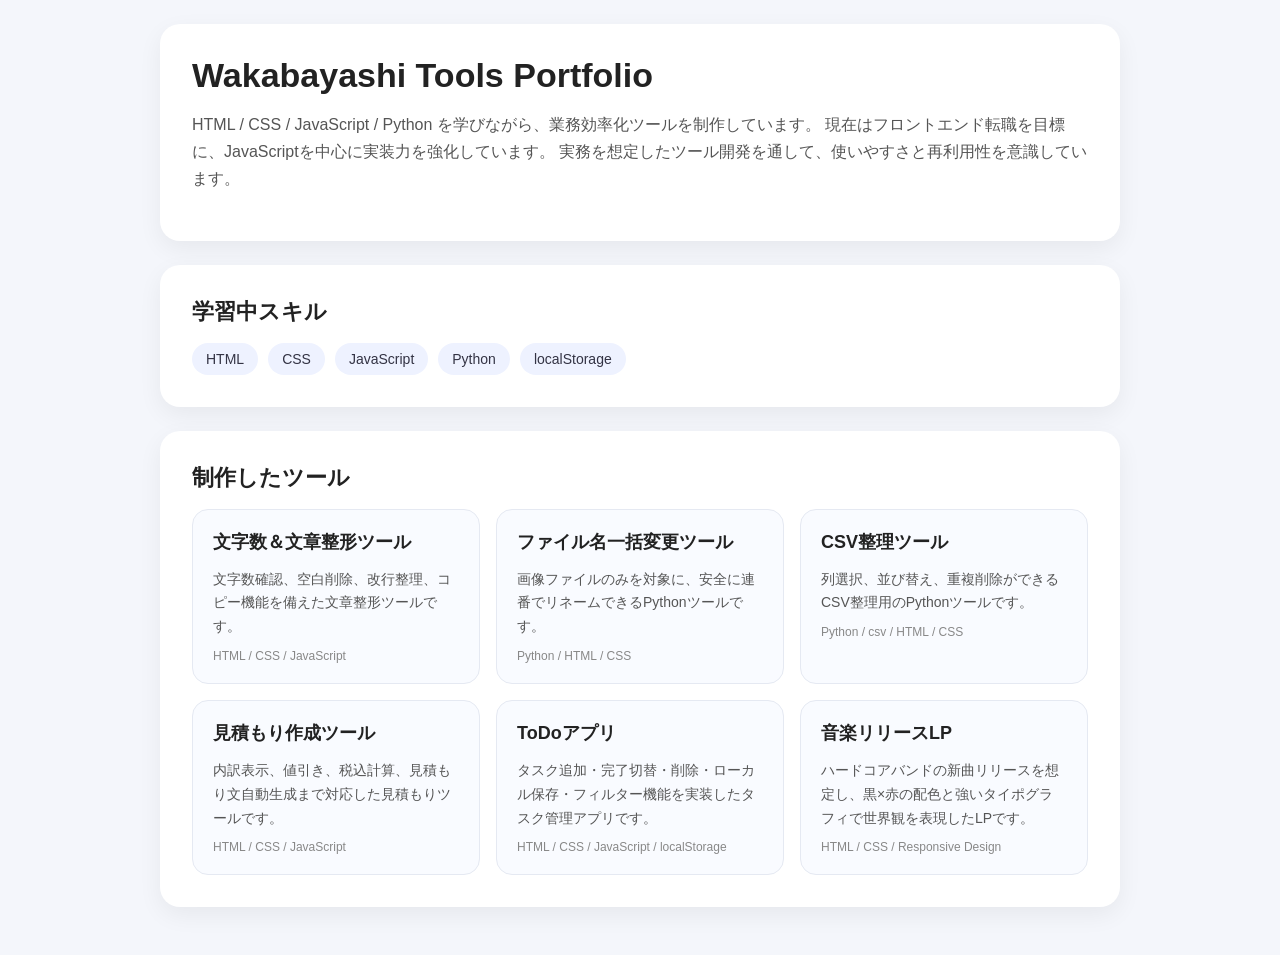
==== index.html @ 49dfad5a "Add files via upload" ====
<!DOCTYPE html>
<html lang="ja">
<head>
    <meta charset="UTF-8">
    <meta name="viewport" content="width=device-width, initial-scale=1.0">
    <title>Wakabayashi Tools Portfolio</title>

    <style>
        body {
            margin: 0;
            padding: 24px;
            font-family: Arial, sans-serif;
            background: #f4f6fb;
            color: #222;
        }

        .container {
            max-width: 960px;
            margin: 0 auto;
        }

        .hero,
        .section {
            background: #ffffff;
            border-radius: 20px;
            padding: 32px;
            margin-bottom: 24px;
            box-shadow: 0 8px 24px rgba(0, 0, 0, 0.06);
        }

        .hero h1 {
            margin: 0 0 12px;
            font-size: 34px;
        }

        .hero p,
        .tool-desc {
            line-height: 1.7;
            color: #555;
        }

        .section h2 {
            margin-top: 0;
            margin-bottom: 16px;
            font-size: 22px;
        }

        .skills {
            display: flex;
            flex-wrap: wrap;
            gap: 10px;
        }

        .skill {
            background: #eef2ff;
            color: #334;
            padding: 8px 14px;
            border-radius: 999px;
            font-size: 14px;
        }

        .tools {
            display: grid;
            grid-template-columns: repeat(auto-fit, minmax(220px, 1fr));
            gap: 16px;
        }

        .tool-card {
            display: block;
            text-decoration: none;
            color: inherit;
            background: #f9fbff;
            border: 1px solid #e5e9f2;
            border-radius: 16px;
            padding: 20px;
            transition: 0.2s;
        }

        .tool-card:hover {
            transform: translateY(-4px);
            box-shadow: 0 8px 20px rgba(0, 0, 0, 0.06);
        }

        .tool-title {
            font-size: 18px;
            font-weight: bold;
            margin-bottom: 8px;
        }

        .tool-desc {
            font-size: 14px;
            margin-bottom: 0;
        }

        .tool-tech {
            margin-top: 10px;
            margin-bottom: 0;
            font-size: 12px;
            color: #888;
        }
    </style>
</head>

<body>
    <div class="container">

        <section class="hero">
            <h1>Wakabayashi Tools Portfolio</h1>
            <p>
                HTML / CSS / JavaScript / Python を学びながら、業務効率化ツールを制作しています。
                現在はフロントエンド転職を目標に、JavaScriptを中心に実装力を強化しています。
                実務を想定したツール開発を通して、使いやすさと再利用性を意識しています。
            </p>
        </section>

        <section class="section">
            <h2>学習中スキル</h2>
            <div class="skills">
                <span class="skill">HTML</span>
                <span class="skill">CSS</span>
                <span class="skill">JavaScript</span>
                <span class="skill">Python</span>
                <span class="skill">localStorage</span>
            </div>
        </section>

        <section class="section">
            <h2>制作したツール</h2>

            <div class="tools">
                <a href="text-tool/index.html" class="tool-card">
                    <div class="tool-title">文字数＆文章整形ツール</div>
                    <p class="tool-desc">
                        文字数確認、空白削除、改行整理、コピー機能を備えた文章整形ツールです。
                    </p>
                    <p class="tool-tech">HTML / CSS / JavaScript</p>
                </a>

                <a href="rename-tool/index.html" class="tool-card">
                    <div class="tool-title">ファイル名一括変更ツール</div>
                    <p class="tool-desc">
                        画像ファイルのみを対象に、安全に連番でリネームできるPythonツールです。
                    </p>
                    <p class="tool-tech">Python / HTML / CSS</p>
                </a>

                <a href="csv-tool/index.html" class="tool-card">
                    <div class="tool-title">CSV整理ツール</div>
                    <p class="tool-desc">
                        列選択、並び替え、重複削除ができるCSV整理用のPythonツールです。
                    </p>
                    <p class="tool-tech">Python / csv / HTML / CSS</p>
                </a>

                <a href="estimate-tool/index.html" class="tool-card">
                    <div class="tool-title">見積もり作成ツール</div>
                    <p class="tool-desc">
                        内訳表示、値引き、税込計算、見積もり文自動生成まで対応した見積もりツールです。
                    </p>
                    <p class="tool-tech">HTML / CSS / JavaScript</p>
                </a>

                <a href="todo-tool/index.html" class="tool-card">
                    <div class="tool-title">ToDoアプリ</div>
                    <p class="tool-desc">
                        タスク追加・完了切替・削除・ローカル保存・フィルター機能を実装したタスク管理アプリです。
                    </p>
                    <p class="tool-tech">HTML / CSS / JavaScript / localStorage</p>
                </a>

                <a href="music-release-lp/index.html" class="tool-card">
                    <div class="tool-title">音楽リリースLP</div>
                    <p class="tool-desc">
                        ハードコアバンドの新曲リリースを想定し、黒×赤の配色と強いタイポグラフィで世界観を表現したLPです。
                    </p>
                    <p class="tool-tech">HTML / CSS / Responsive Design</p>
                </a>
            </div>
        </section>

    </div>
</body>
</html>
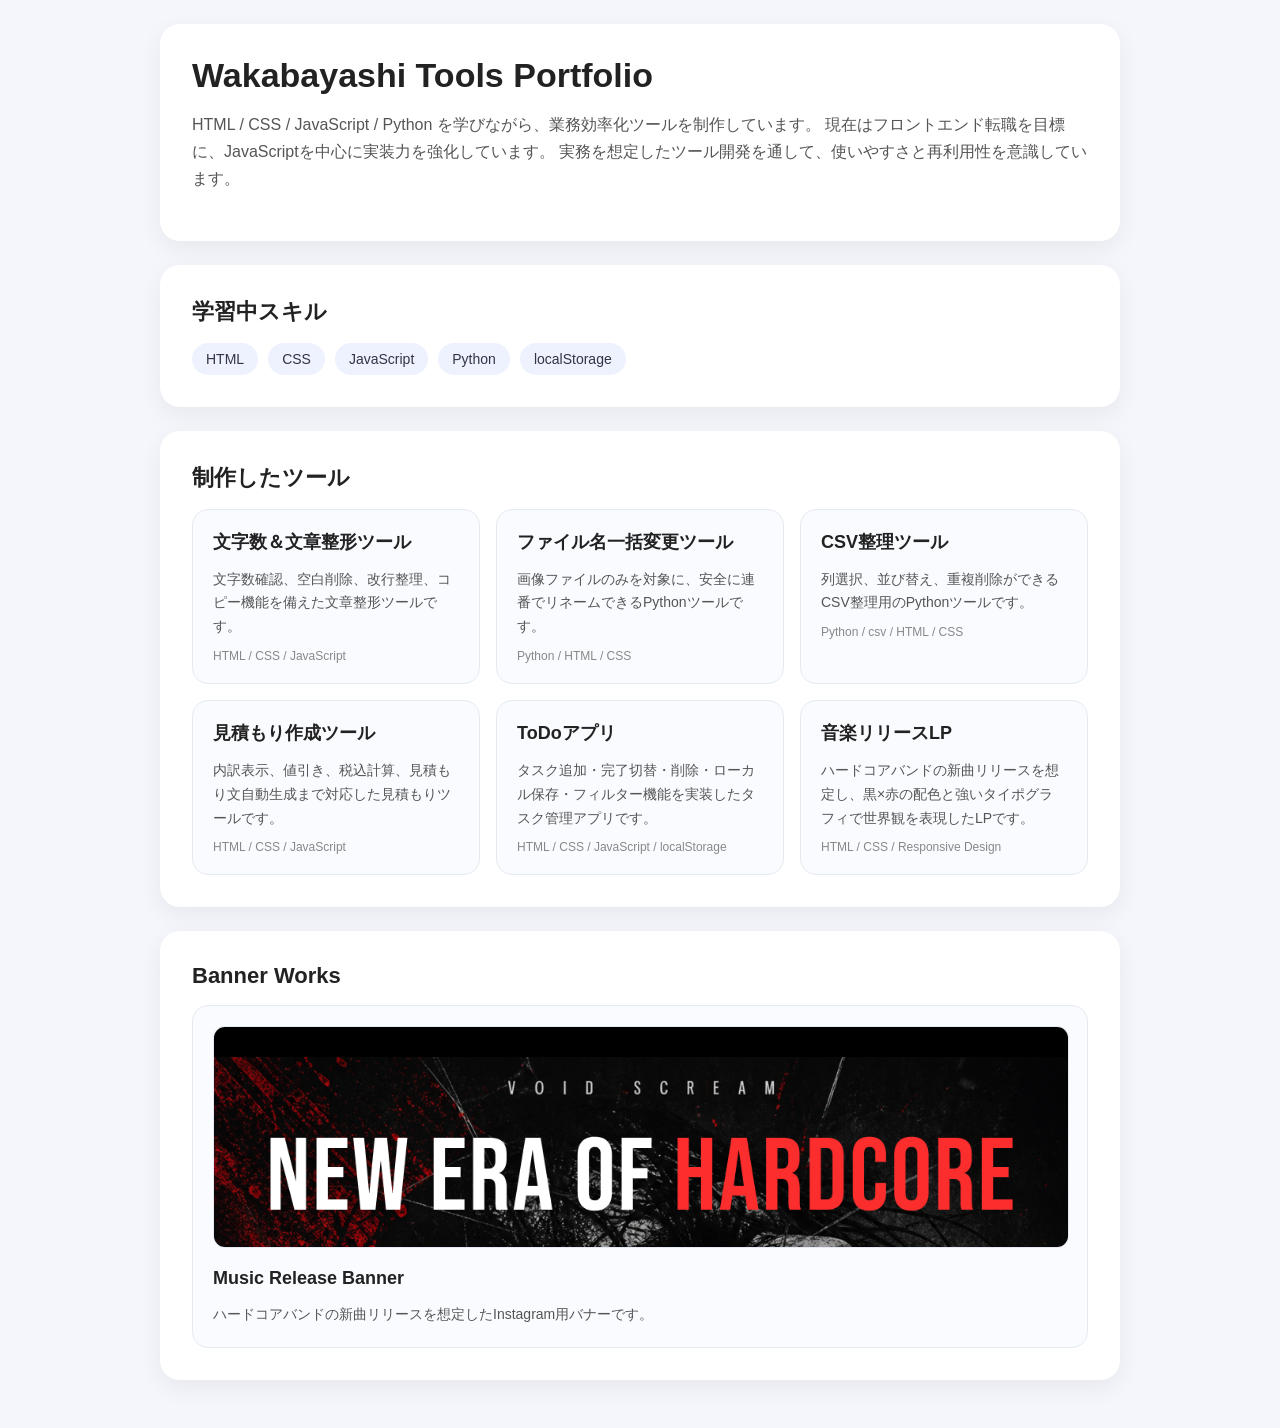
==== commit a5e5a6c5: "Add files via upload" ====
--- a/index.html
+++ b/index.html
@@ -98,6 +98,16 @@
             font-size: 12px;
             color: #888;
         }
+
+        .banner-thumb {
+            width: 100%;
+            height: 220px;
+            object-fit: cover;
+            object-position: top;
+            border-radius: 12px;
+            margin-bottom: 16px;
+            border: 1px solid #e5e9f2;
+        }
     </style>
 </head>
 
@@ -178,6 +188,25 @@
             </div>
         </section>
 
+        <section class="section">
+            <h2>Banner Works</h2>
+
+            <div class="tools">
+
+                <a href="banner/music-banner/music-banner.png" class="tool-card" target="_blank">
+                    
+                    <img src="banner/music-banner/music-banner.png" alt="Music Banner" class="banner-thumb">
+
+                    <div class="tool-title">Music Release Banner</div>
+
+                    <p class="tool-desc">
+                        ハードコアバンドの新曲リリースを想定したInstagram用バナーです。
+                    </p>
+                </a>
+
+            </div>
+        </section>
+
     </div>
 </body>
 </html>
